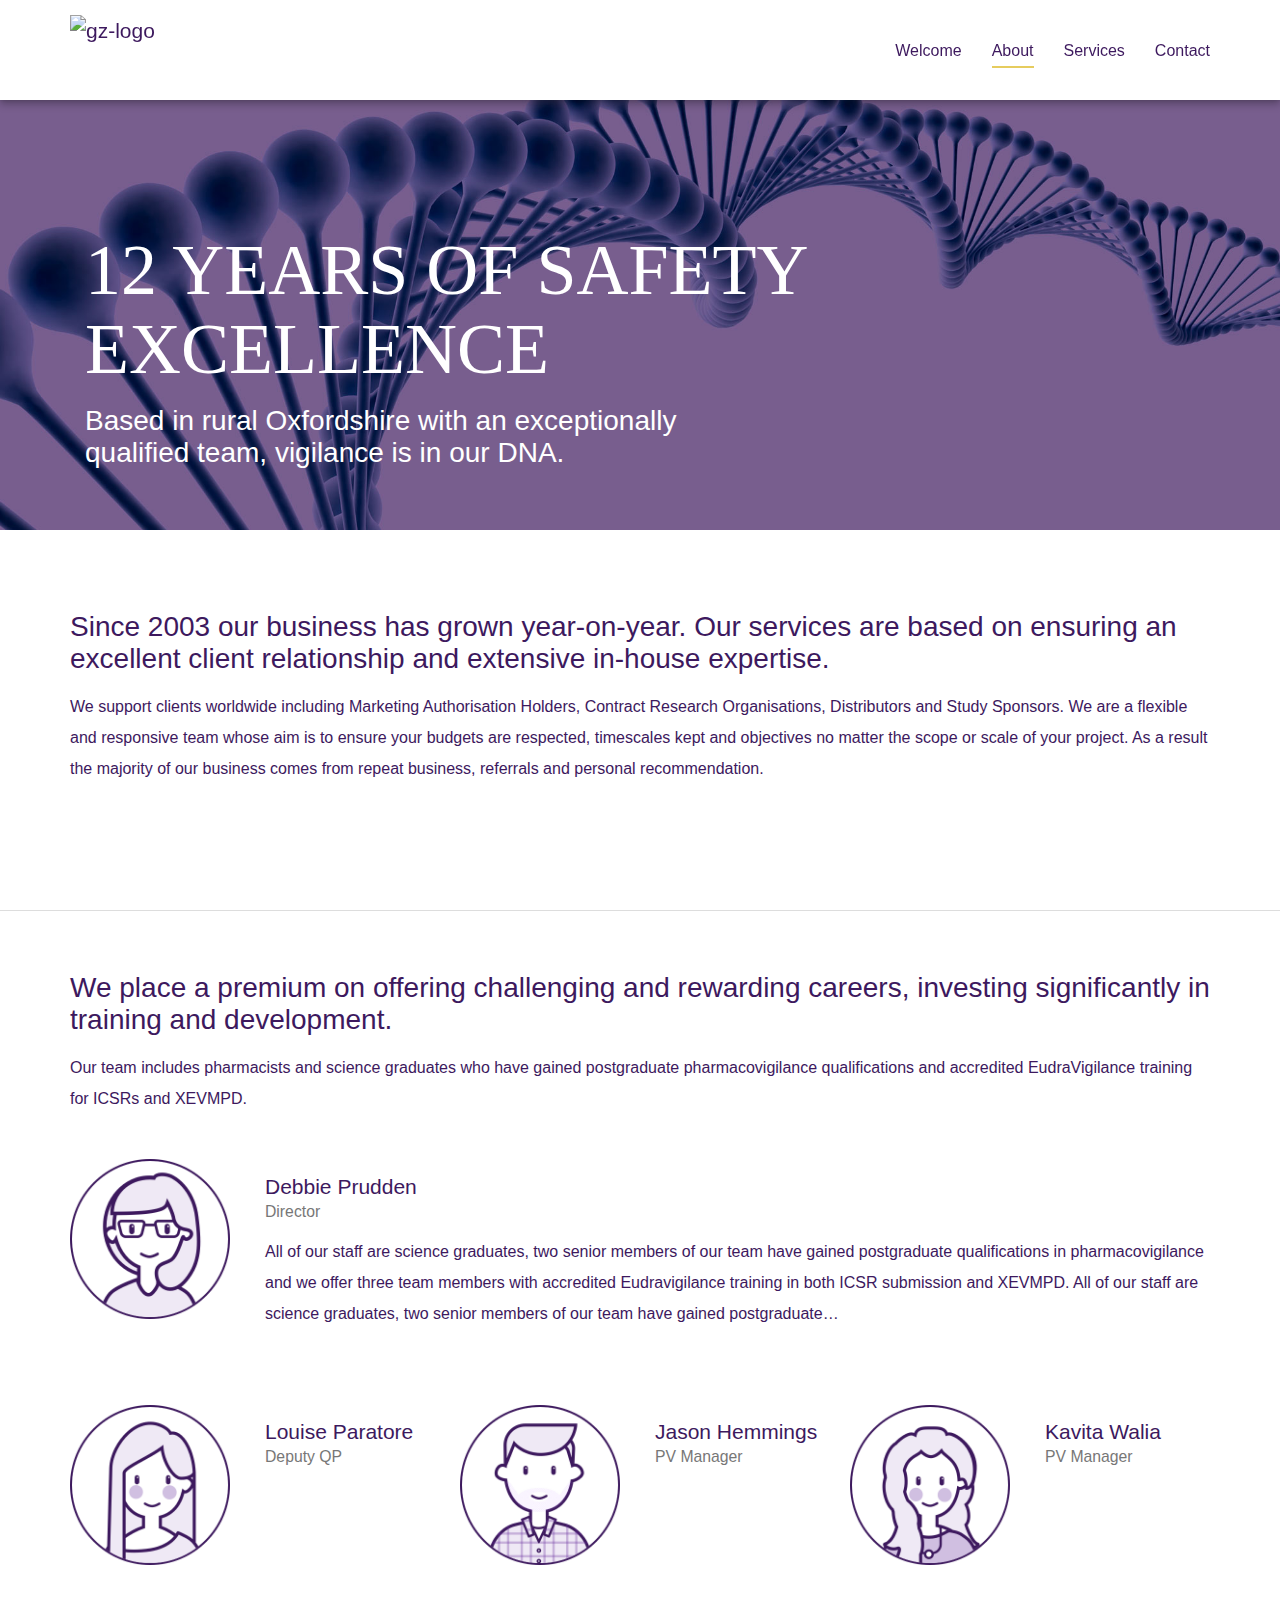
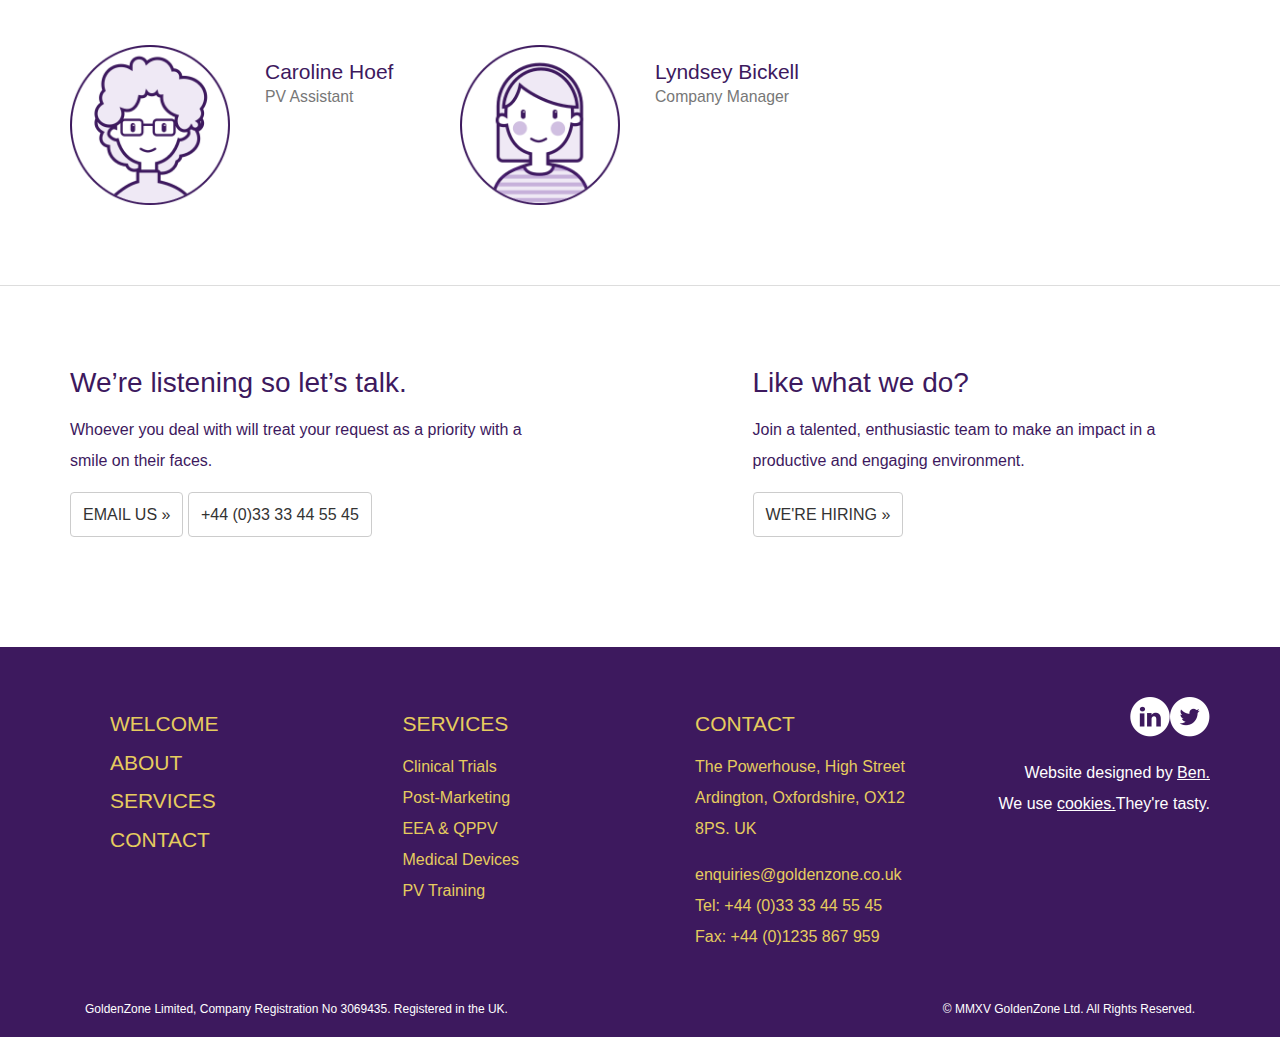
==== about.html @ 368a7d19 "About page update" ====
<!DOCTYPE html>
<html lang="en">
	<head>
		<meta charset="utf-8">
		<meta http-equiv="X-UA-Compatible" content="IE=edge">
		<meta name="viewport" content="width=device-width, initial-scale=1">
		<!-- The above 3 meta tags *must* come first in the head; any other head content must come *after* these tags -->
		<link rel="icon" href="../../favicon.ico">
		<title>GoldenZone Ltd</title>
		<link rel="stylesheet" href="css/main.css">
		<link rel="stylesheet" href="//code.cdn.mozilla.net/fonts/fira.css">
		<link rel="stylesheet" href="css/animate.css">
		<!-- HTML5 shim and Respond.js for IE8 support of HTML5 elements and media queries -->
		<!--[if lt IE 9]>
			<script src="https://oss.maxcdn.com/html5shiv/3.7.2/html5shiv.min.js"></script>
			<script src="https://oss.maxcdn.com/respond/1.4.2/respond.min.js"></script>
		<![endif]-->
	</head>
	<body>
		<nav class="navbar navbar-default navbar-fixed-top">
			<div class="container">
				<div class="navbar-header">
					<button type="button" class="navbar-toggle collapsed" data-toggle="collapse" data-target="#navbar" aria-expanded="false"
					aria-controls="navbar">
						<span class="sr-only">Toggle navigation</span>
						<span class="icon-bar"></span>
						<span class="icon-bar"></span>
						<span class="icon-bar"></span>
					</button>
					<a class="navbar-brand" href="index.html"><img src="images/goldenzone_logo.png" alt="gz-logo" height="70px"></a>
				</div>
				<div id="navbar" class="navbar-collapse collapse">
					<ul class="nav navbar-nav navbar-right">
						<li>
							<a href="index.html">Welcome</a>
						</li>
						<li class="active">
							<a href="about.html">About</a>
						</li>
						<li>
							<a href="services.html">Services</a>
						</li>
						<li>
							<a href="contact.html">Contact</a>
						</li>
					</ul>
				</div>
				<!--/.nav-collapse -->
			</div>
		</nav>
		<!-- Main jumbotron for a primary marketing message or call to action -->
		<div class="jumbotron-about">
			<div class="container">
				<div class="col-md-12 wow fadeInUp" data-wow-delay="0.4s">
					<h1>12 YEARS OF SAFETY EXCELLENCE</h1>
				</div>
				<div class="col-md-7 wow fadeInUp" data-wow-delay="0.6s">
					<p>Based in rural Oxfordshire with an exceptionally qualified team, vigilance is in our DNA.</p>
				</div>
			</div>
		</div>
		<div class="container">
			<h3>Since 2003 our business has grown year-on-year. Our services are based on ensuring an excellent client relationship and
				extensive in-house expertise.</h3>
			<p>We support clients worldwide including Marketing Authorisation Holders, Contract Research Organisations, Distributors and
				Study Sponsors. We are a flexible and responsive team whose aim is to ensure your budgets are respected, timescales kept
				and objectives no matter the scope or scale of your project. As a result the majority of our business comes from repeat business,
				referrals and personal recommendation.</p>
			<div class="row">
				<div class="col-md-12">
					
				</div>
			</div>		
		</div>
		<!-- /container -->
		<div class="background-about">
			<div class="container">
				<h3>We place a premium on offering challenging and rewarding careers, investing significantly in training and development.</h3>
				<p>Our team includes pharmacists and science graduates who have gained postgraduate pharmacovigilance qualifications and accredited EudraVigilance training for ICSRs and XEVMPD.</p>
				<div class="row">
					<div class="col-md-2">
						<img src="images/gz-director-illustration.png" width="160px" height="160px">
					</div>
					<div class="col-md-10">
						<h4>Debbie Prudden </br> <small>Director</small></h4>
						<p>All of our staff are science graduates, two senior members of our team have gained postgraduate qualifications in pharmacovigilance and we offer three team members with accredited Eudravigilance training in both ICSR submission and XEVMPD. All of our staff are science graduates, two senior members of our team have gained postgraduate…</p>
					</div>
				</div>
				
				<div class="row">
					<div class="col-md-2 col-xs-6">
						<img src="images/gz-deputyqp-illustration.png" width="160px" height="160px">
					</div>
					<div class="col-md-2 col-xs-6">
						<h4>Louise Paratore </br> <small>Deputy QP</small></h4>
						<!-- <ul>
							<li>
								<a href="#">Email</a>
							</li>
							<li>
								<a href="#">Linked-in</a>
							</li>
						</ul> -->
					</div>
					
					<div class="col-md-2 col-xs-6">
						<img src="images/gz-pvmanager-male-illo.png" width="160px" height="160px">
					</div>
					<div class="col-md-2 col-xs-6">
						<h4>Jason Hemmings </br> <small>PV Manager</small></h4>
					</div>
					
					<div class="col-md-2 col-xs-6">
						<img src="images/gz-pvmanager-female-illo.png" width="160px" height="160px">
					</div>
					<div class="col-md-2 col-xs-6">
						<h4>Kavita Walia </br> <small>PV Manager</small></h4>
					</div>
				</div>
				
				<div class="row">	
					<div class="col-md-2">
						<img src="images/gz-pvassistant-illustration.png" width="160px" height="160px">
					</div>
					<div class="col-md-2">
						<h4>Caroline Hoef </br> <small>PV Assistant</small></h4>
					</div>
					
					<div class="col-md-2 ">
						<img src="images/gz-companymanager-illo.png" width="160px" height="160px">
					</div>
					<div class="col-md-2">
						<h4>Lyndsey Bickell </br> <small>Company Manager</small></h4>
					</div>
				</div>
					
				</div>
				<!-- /row -->
			</div>
			<!-- /container -->
		</div>
		<!-- /background-about -->
		
		<div class="container contact">
			<div class="row">
				<div class="col-md-5">
					<h3>We’re listening so let’s talk.</h3>
					<p>Whoever you deal with will treat your request as a priority with a smile on their faces.</p>
					<a class="btn btn-default" href="#" role="button">EMAIL US »</a>
					<a class="btn btn-default" href="#" role="button">+44 (0)33 33 44 55 45</a>
				</div>
				<div class="col-md-5 col-md-offset-2">
					<h3>Like what we do?</h3>
					<p>Join a talented, enthusiastic team to make an impact in a productive and engaging environment.</p>
					<a class="btn btn-default" href="#" role="button">WE'RE HIRING »</a>
				</div>
			</div>
		</div>
		
		<footer class="footer">
			<div class="container">
				<div class="row bottom">
					<div class="col-md-3">
						<ul>
							<li>
								<h4>
									<a href="index.html">WELCOME</a>
								</h4>
							</li>
							<li>
								<h4>
									<a href="about.html">ABOUT</a>
								</h4>
							</li>
							<li>
								<h4>
									<a href="services.html">SERVICES</a>
								</h4>
							</li>
							<li>
								<h4>
									<a href="contact.html">CONTACT</a>
								</h4>
							</li>
						</ul>
					</div>
					<div class="col-md-3">
						<ul>
							<li>
								<h4>SERVICES</h4>
							</li>
							<li>
								<a href="#">Clinical Trials</a>
							</li>
							<li>
								<a href="#">Post-Marketing</a>
							</li>
							<li>
								<a href="#">EEA & QPPV</a>
							</li>
							<li>
								<a href="#">Medical Devices</a>
							</li>
							<li>
								<a href="#">PV Training</a>
							</li>
						</ul>
					</div>
					<div class="col-md-3">
						<ul>
							<li>
								<h4>CONTACT</h4>
							</li>
							<li>
								<p>The Powerhouse, High Street Ardington, Oxfordshire, OX12 8PS. UK</p>
							</li>
							<li>
								<a href="mailto:enquiries@goldenzone.co.uk">enquiries@goldenzone.co.uk</a>
							</li>
							<li>
								<a href="tel:443333445545">Tel: +44 (0)33 33 44 55 45</a>
							</li>
							<li>
								<a href="#">Fax: +44 (0)1235 867 959</a>
							</li>
						</ul>
					</div>
					<div class="col-md-3">
						<a class="pull-right" href="http://www.twitter.com"><img src="images/twitter-icon.png" width="40px" height="40px"></a>
						<a class="pull-right" href="http://www.linkedin.com"><img src="images/Linkedin-icon.png" width="40px" height="40px"></a>
						<p class="light pull-right align-right">Website designed by
							<a href="http://www.benprudden.co.uk">Ben.</a>
							</br>We use
							<a href="#">cookies.</a>They're tasty.</a>
						</p>
					</div>
				</div>
				<div class="col-md-12 light">
					<p class="small">GoldenZone Limited, Company Registration No 3069435. Registered in the UK.
						<span class="pull-right">© MMXV GoldenZone Ltd. All Rights Reserved.</span>
					</p>
				</div>
			</div>
		</footer>
		<!-- /container -->
		<!-- Bootstrap core JavaScript==================================================- ->
    <!-- Placed at the end of the document so the pages load faster -->
		<script src="https://ajax.googleapis.com/ajax/libs/jquery/1.11.2/jquery.min.js"></script>
		<script src="scripts/bootstrap.js"></script>
		<!-- IE10 viewport hack for Surface/desktop Windows 8 bug -->
		<script src="../../assets/js/ie10-viewport-bug-workaround.js"></script>
		<script src="scripts/wow.js"></script>
		<script>
			new WOW().init();
		</script>
	</body>

</html>
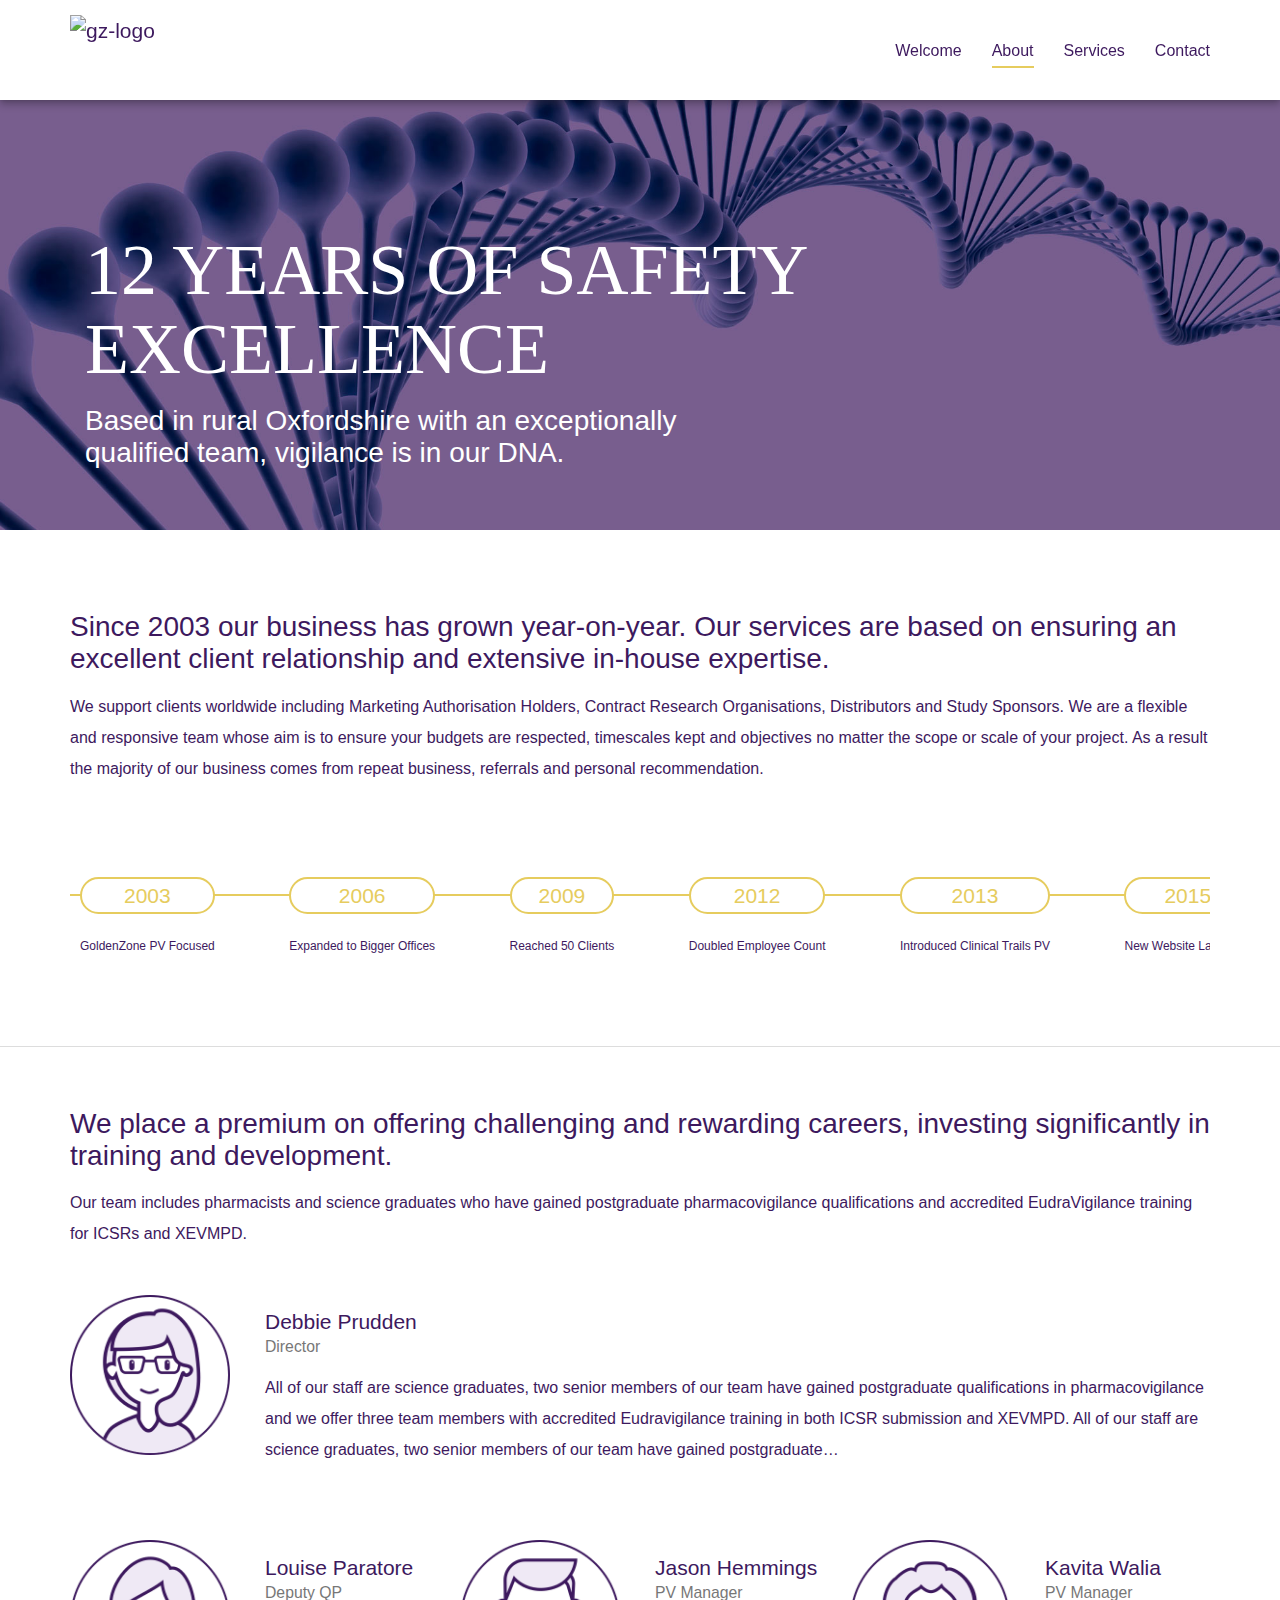
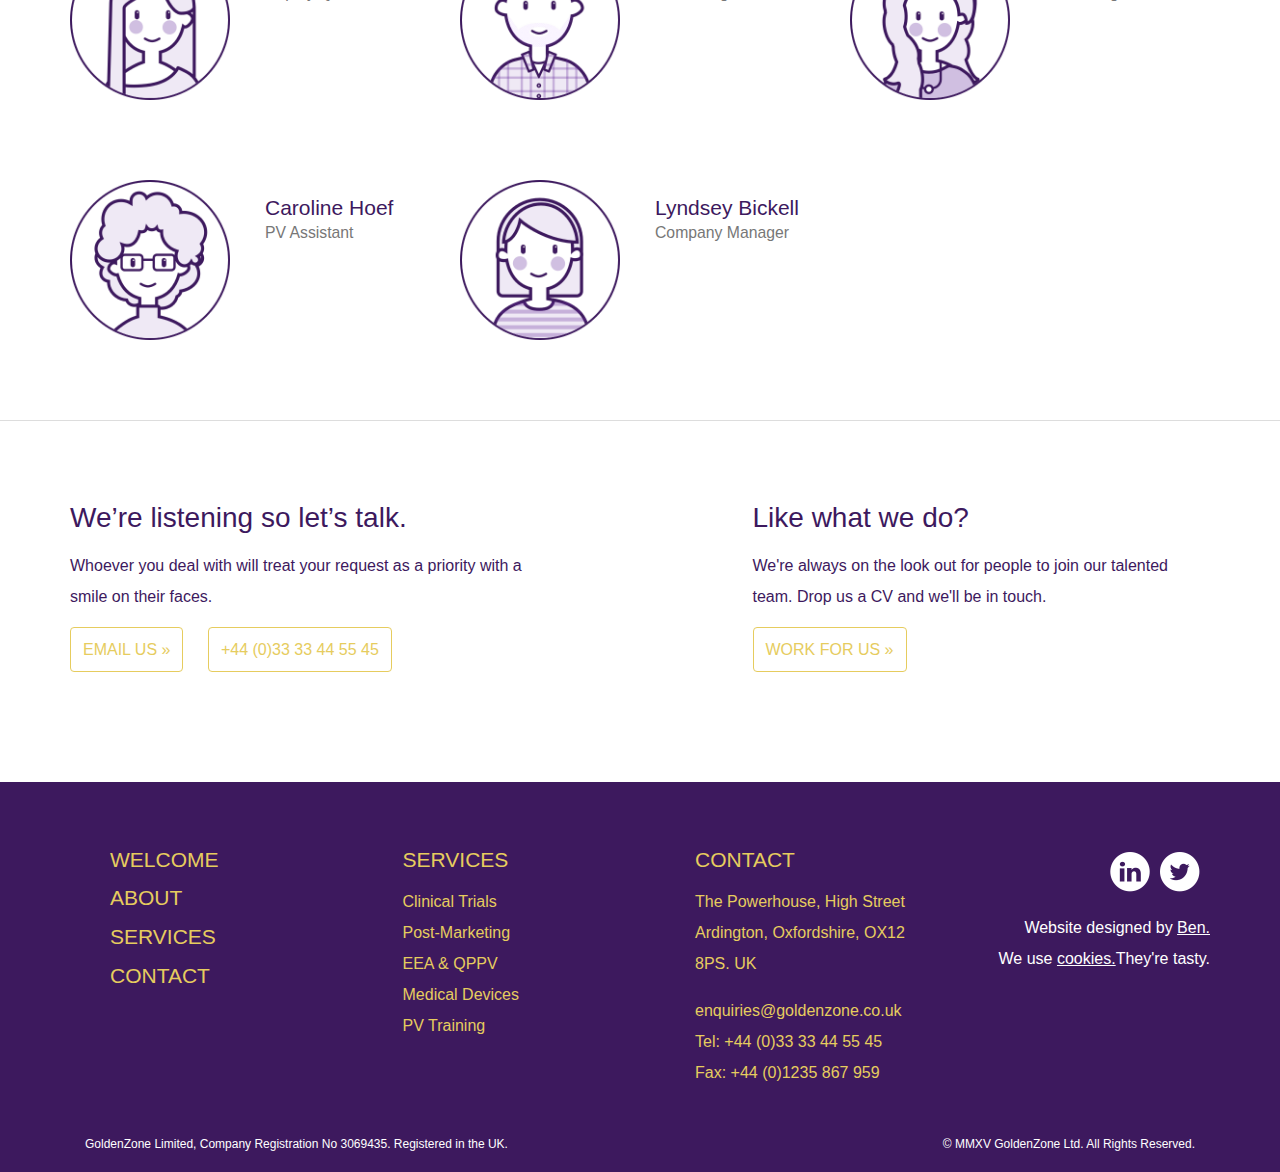
==== commit 5cef8df8: "Html updates" ====
--- a/about.html
+++ b/about.html
@@ -51,10 +51,10 @@
 		<!-- Main jumbotron for a primary marketing message or call to action -->
 		<div class="jumbotron-about">
 			<div class="container">
-				<div class="col-md-12 wow fadeInUp" data-wow-delay="0.4s">
+				<div class="col-md-12 wow fadeInUp" data-wow-delay="0.8s">
 					<h1>12 YEARS OF SAFETY EXCELLENCE</h1>
 				</div>
-				<div class="col-md-7 wow fadeInUp" data-wow-delay="0.6s">
+				<div class="col-md-7 wow fadeInUp" data-wow-delay="1s">
 					<p>Based in rural Oxfordshire with an exceptionally qualified team, vigilance is in our DNA.</p>
 				</div>
 			</div>
@@ -68,7 +68,33 @@
 				referrals and personal recommendation.</p>
 			<div class="row">
 				<div class="col-md-12">
-					
+					<div class="bar"></div>
+						<div class="timeline">
+    						<div class="entry">
+        						<h4>2003</h4>
+        						<p><small>GoldenZone PV Focused</small></p>
+    						</div>
+    						<div class="entry">
+        						<h4>2006</h4>
+								<p><small>Expanded to Bigger Offices</small></p>
+    						</div>
+    						<div class="entry">
+        						<h4>2009</h4>
+        						<p><small>Reached 50 Clients</small></p>
+    						</div>
+    						<div class="entry">
+        						<h4>2012</h4>
+        						<p><small>Doubled Employee Count</small></p>
+    						</div>
+    						<div class="entry">
+        						<h4>2013</h4>
+        						<p><small>Introduced Clinical Trails PV</small></p>
+    						</div>
+							<div class="entry">
+        						<h4>2015</h4>
+        						<p><small>New Website Launched</small></p>
+    						</div>
+						</div>
 				</div>
 			</div>		
 		</div>
@@ -78,20 +104,20 @@
 				<h3>We place a premium on offering challenging and rewarding careers, investing significantly in training and development.</h3>
 				<p>Our team includes pharmacists and science graduates who have gained postgraduate pharmacovigilance qualifications and accredited EudraVigilance training for ICSRs and XEVMPD.</p>
 				<div class="row">
-					<div class="col-md-2">
+					<div class="col-sm-2">
 						<img src="images/gz-director-illustration.png" width="160px" height="160px">
 					</div>
-					<div class="col-md-10">
+					<div class="col-sm-10">
 						<h4>Debbie Prudden </br> <small>Director</small></h4>
 						<p>All of our staff are science graduates, two senior members of our team have gained postgraduate qualifications in pharmacovigilance and we offer three team members with accredited Eudravigilance training in both ICSR submission and XEVMPD. All of our staff are science graduates, two senior members of our team have gained postgraduate…</p>
 					</div>
 				</div>
 				
 				<div class="row">
-					<div class="col-md-2 col-xs-6">
+					<div class="col-sm-2">
 						<img src="images/gz-deputyqp-illustration.png" width="160px" height="160px">
 					</div>
-					<div class="col-md-2 col-xs-6">
+					<div class="col-sm-2">
 						<h4>Louise Paratore </br> <small>Deputy QP</small></h4>
 						<!-- <ul>
 							<li>
@@ -103,33 +129,33 @@
 						</ul> -->
 					</div>
 					
-					<div class="col-md-2 col-xs-6">
+					<div class="col-sm-2">
 						<img src="images/gz-pvmanager-male-illo.png" width="160px" height="160px">
 					</div>
-					<div class="col-md-2 col-xs-6">
+					<div class="col-sm-2">
 						<h4>Jason Hemmings </br> <small>PV Manager</small></h4>
 					</div>
 					
-					<div class="col-md-2 col-xs-6">
+					<div class="col-sm-2">
 						<img src="images/gz-pvmanager-female-illo.png" width="160px" height="160px">
 					</div>
-					<div class="col-md-2 col-xs-6">
+					<div class="col-sm-2">
 						<h4>Kavita Walia </br> <small>PV Manager</small></h4>
 					</div>
 				</div>
 				
 				<div class="row">	
-					<div class="col-md-2">
+					<div class="col-sm-2">
 						<img src="images/gz-pvassistant-illustration.png" width="160px" height="160px">
 					</div>
-					<div class="col-md-2">
+					<div class="col-sm-2">
 						<h4>Caroline Hoef </br> <small>PV Assistant</small></h4>
 					</div>
 					
-					<div class="col-md-2 ">
+					<div class="col-sm-2 ">
 						<img src="images/gz-companymanager-illo.png" width="160px" height="160px">
 					</div>
-					<div class="col-md-2">
+					<div class="col-sm-2">
 						<h4>Lyndsey Bickell </br> <small>Company Manager</small></h4>
 					</div>
 				</div>
@@ -141,18 +167,18 @@
 		</div>
 		<!-- /background-about -->
 		
-		<div class="container contact">
+		<div class="container in-touch">
 			<div class="row">
 				<div class="col-md-5">
 					<h3>We’re listening so let’s talk.</h3>
 					<p>Whoever you deal with will treat your request as a priority with a smile on their faces.</p>
-					<a class="btn btn-default" href="#" role="button">EMAIL US »</a>
-					<a class="btn btn-default" href="#" role="button">+44 (0)33 33 44 55 45</a>
+					<a class="btn btn-default" href="mailto:enquiries@goldenzone.co.uk" role="button">EMAIL US »</a>
+					<a class="btn btn-default" href="tel:+443333445545" role="button">+44 (0)33 33 44 55 45</a>
 				</div>
 				<div class="col-md-5 col-md-offset-2">
 					<h3>Like what we do?</h3>
-					<p>Join a talented, enthusiastic team to make an impact in a productive and engaging environment.</p>
-					<a class="btn btn-default" href="#" role="button">WE'RE HIRING »</a>
+					<p>We're always on the look out for people to join our talented team. Drop us a CV and we'll be in touch.</p>
+					<a class="btn btn-default" href="mailto:enquiries@goldenzone.co.uk?Subject=Jobs%20at%20GoldenZone" role="button">WORK FOR US »</a>
 				</div>
 			</div>
 		</div>
@@ -160,72 +186,72 @@
 		<footer class="footer">
 			<div class="container">
 				<div class="row bottom">
+					<div class="col-sm-3">
+						<ul>
+							<li>
+								<h4>
+									<a href="index.html">WELCOME</a>
+								</h4>
+							</li>
+							<li>
+								<h4>
+									<a href="about.html">ABOUT</a>
+								</h4>
+							</li>
+							<li>
+								<h4>
+									<a href="services.html">SERVICES</a>
+								</h4>
+							</li>
+							<li>
+								<h4>
+									<a href="contact.html">CONTACT</a>
+								</h4>
+							</li>
+						</ul>
+					</div>
+					<div class="col-sm-3">
+						<ul>
+							<li>
+								<h4>SERVICES</h4>
+							</li>
+							<li>
+								<a href="services.html#clinicaltrials">Clinical Trials</a>
+							</li>
+							<li>
+								<a href="services.html#postmarketing">Post-Marketing</a>
+							</li>
+							<li>
+								<a href="services.html#eeaqppv">EEA & QPPV</a>
+							</li>
+							<li>
+								<a href="services.html#medicaldevices">Medical Devices</a>
+							</li>
+							<li>
+								<a href="services.html#pvtraining">PV Training</a>
+							</li>
+						</ul>
+					</div>
 					<div class="col-md-3">
 						<ul>
 							<li>
-								<h4>
-									<a href="index.html">WELCOME</a>
-								</h4>
-							</li>
-							<li>
-								<h4>
-									<a href="about.html">ABOUT</a>
-								</h4>
-							</li>
-							<li>
-								<h4>
-									<a href="services.html">SERVICES</a>
-								</h4>
-							</li>
-							<li>
-								<h4>
-									<a href="contact.html">CONTACT</a>
-								</h4>
+								<h4>CONTACT</h4>
+							</li>
+							<li>
+								<p>The Powerhouse, High Street Ardington, Oxfordshire, OX12 8PS. UK</p>
+							</li>
+							<li>
+								<a href="mailto:enquiries@goldenzone.co.uk">enquiries@goldenzone.co.uk</a>
+							</li>
+							<li>
+								<a href="tel:443333445545">Tel: +44 (0)33 33 44 55 45</a>
+							</li>
+							<li>
+								<a href="#">Fax: +44 (0)1235 867 959</a>
 							</li>
 						</ul>
 					</div>
-					<div class="col-md-3">
-						<ul>
-							<li>
-								<h4>SERVICES</h4>
-							</li>
-							<li>
-								<a href="#">Clinical Trials</a>
-							</li>
-							<li>
-								<a href="#">Post-Marketing</a>
-							</li>
-							<li>
-								<a href="#">EEA & QPPV</a>
-							</li>
-							<li>
-								<a href="#">Medical Devices</a>
-							</li>
-							<li>
-								<a href="#">PV Training</a>
-							</li>
-						</ul>
-					</div>
-					<div class="col-md-3">
-						<ul>
-							<li>
-								<h4>CONTACT</h4>
-							</li>
-							<li>
-								<p>The Powerhouse, High Street Ardington, Oxfordshire, OX12 8PS. UK</p>
-							</li>
-							<li>
-								<a href="mailto:enquiries@goldenzone.co.uk">enquiries@goldenzone.co.uk</a>
-							</li>
-							<li>
-								<a href="tel:443333445545">Tel: +44 (0)33 33 44 55 45</a>
-							</li>
-							<li>
-								<a href="#">Fax: +44 (0)1235 867 959</a>
-							</li>
-						</ul>
-					</div>
-					<div class="col-md-3">
+					<div class="col-sm-3 social">
 						<a class="pull-right" href="http://www.twitter.com"><img src="images/twitter-icon.png" width="40px" height="40px"></a>
 						<a class="pull-right" href="http://www.linkedin.com"><img src="images/Linkedin-icon.png" width="40px" height="40px"></a>
 						<p class="light pull-right align-right">Website designed by
